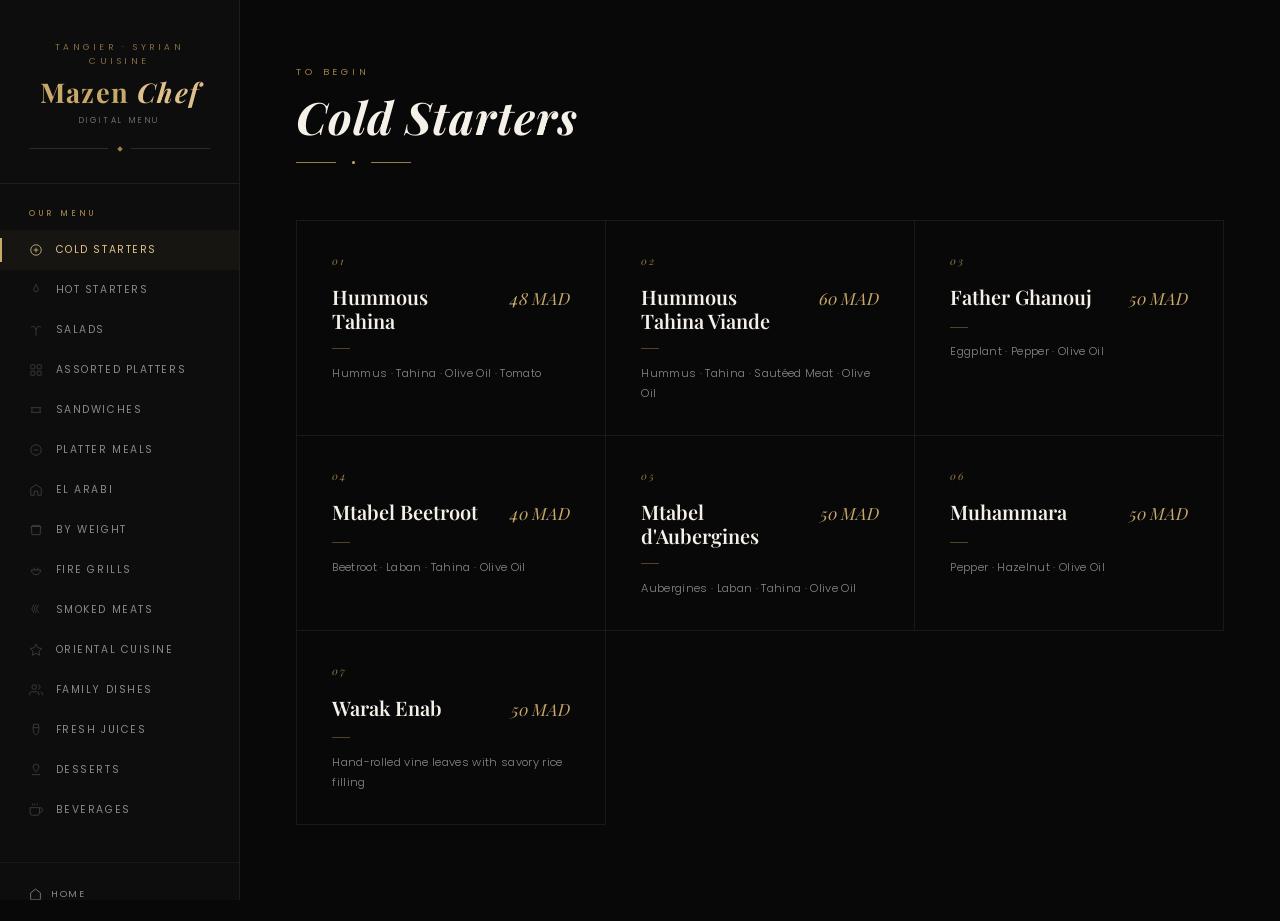
==== menu.html @ d3feb5f6 "Add files via upload" ====
<!DOCTYPE html>
<html lang="en">
<head>
<meta charset="UTF-8">
<meta name="viewport" content="width=device-width, initial-scale=1.0, maximum-scale=1.0, user-scalable=no">
<title>Mazen Chef – Digital Menu</title>
<meta name="theme-color" content="#080808">
<link rel="preconnect" href="https://fonts.googleapis.com">
<link href="https://fonts.googleapis.com/css2?family=Playfair+Display:ital,wght@0,400;0,600;0,700;0,900;1,400;1,700&family=Poppins:wght@300;400;500;600&display=swap" rel="stylesheet">
<style>
*, *::before, *::after { margin:0; padding:0; box-sizing:border-box; -webkit-tap-highlight-color:transparent; }
:root {
  --black:  #080808;
  --black2: #0d0d0d;
  --black3: #131313;
  --black4: #1a1a1a;
  --gold:   #c8a96a;
  --gold2:  #dfc08a;
  --gold3:  #9a7d49;
  --white:  #f5f0e8;
  --cream:  #e8dfc8;
  --gray:   #555;
  --gray2:  #888;
  --serif:  'Playfair Display', Georgia, serif;
  --sans:   'Poppins', sans-serif;
  --sidebar-w: 240px;
  --ease: cubic-bezier(0.4,0,0.2,1);
}

html {
  height: auto;
  overflow-y: scroll;
}
body {
  background: var(--black);
  color: var(--white);
  font-family: var(--sans);
  overflow-x: hidden;
  overflow-y: auto;
  line-height: 1.6;
  -webkit-font-smoothing: antialiased;
  min-height: 100vh;
}

::-webkit-scrollbar { width: 3px; }
::-webkit-scrollbar-track { background: var(--black); }
::-webkit-scrollbar-thumb { background: var(--gold3); border-radius: 10px; }

/* ── LAYOUT ──────────────────────────────────────── */
.layout {
  display: flex;
  min-height: 100vh;
  align-items: flex-start;
}

/* ── SIDEBAR ─────────────────────────────────────── */
.sidebar {
  width: var(--sidebar-w);
  height: 100vh;
  position: fixed;
  top: 0; left: 0;
  background: var(--black2);
  border-right: 0.5px solid rgba(200,169,106,0.1);
  display: flex;
  flex-direction: column;
  z-index: 100;
  overflow-y: auto;
  overflow-x: hidden;
}
.sidebar::-webkit-scrollbar { width: 2px; }
.sidebar::-webkit-scrollbar-thumb { background: var(--gold3); }

/* Brand inside sidebar */
.sidebar-brand {
  padding: 2.5rem 1.8rem 2rem;
  border-bottom: 0.5px solid rgba(200,169,106,0.1);
  text-align: center;
}
.brand-eyebrow {
  font-size: 0.55rem;
  font-weight: 300;
  letter-spacing: 0.4em;
  color: var(--gold3);
  text-transform: uppercase;
  margin-bottom: 0.7rem;
}
.brand-name {
  font-family: var(--serif);
  font-size: 1.7rem;
  font-weight: 700;
  color: var(--gold);
  letter-spacing: 0.05em;
  line-height: 1;
}
.brand-name em { font-style: italic; color: var(--gold2); font-weight: 700; }
.brand-sub {
  display: block;
  font-size: 0.5rem;
  font-weight: 300;
  letter-spacing: 0.35em;
  color: var(--gray2);
  text-transform: uppercase;
  margin-top: 0.5rem;
}
.brand-ornament {
  display: flex;
  align-items: center;
  justify-content: center;
  gap: 0.6rem;
  margin-top: 1.2rem;
}
.b-line { flex: 1; height: 0.5px; background: rgba(200,169,106,0.2); }
.b-diamond { width: 4px; height: 4px; background: var(--gold3); transform: rotate(45deg); flex-shrink: 0; }

/* Nav list */
.nav-label {
  font-size: 0.5rem;
  font-weight: 500;
  letter-spacing: 0.35em;
  color: var(--gold3);
  text-transform: uppercase;
  padding: 1.5rem 1.8rem 0.6rem;
}
.nav-list {
  list-style: none;
  padding: 0 0 2rem;
}
.nav-item { position: relative; }
.nav-btn {
  width: 100%;
  background: none;
  border: none;
  color: var(--gray2);
  font-family: var(--sans);
  font-size: 0.65rem;
  font-weight: 400;
  letter-spacing: 0.15em;
  text-transform: uppercase;
  text-align: left;
  padding: 0.75rem 1.8rem;
  cursor: pointer;
  transition: color 0.25s var(--ease), background 0.25s var(--ease);
  display: flex;
  align-items: center;
  gap: 0.8rem;
  position: relative;
}
.nav-btn::before {
  content: '';
  position: absolute;
  left: 0; top: 20%; bottom: 20%;
  width: 1.5px;
  background: var(--gold);
  opacity: 0;
  transition: opacity 0.25s var(--ease);
}
.nav-btn:hover { color: var(--cream); background: rgba(200,169,106,0.03); }
.nav-btn.active { color: var(--gold2); background: rgba(200,169,106,0.05); }
.nav-btn.active::before { opacity: 1; }

.nav-icon {
  width: 14px; height: 14px;
  opacity: 0.4;
  flex-shrink: 0;
  transition: opacity 0.25s;
}
.nav-btn.active .nav-icon { opacity: 0.9; }

/* ── MAIN CONTENT ────────────────────────────────── */
.main {
  margin-left: var(--sidebar-w);
  flex: 1;
  min-height: 100vh;
  width: calc(100% - var(--sidebar-w));
  overflow: visible;
}

/* ── SECTION ─────────────────────────────────────── */
.menu-section {
  display: none;
  padding: 4rem 3.5rem 6rem;
  animation: fadeUp 0.4s var(--ease) forwards;
  min-height: auto;
  overflow: visible;
}
.menu-section.active {
  display: block;
  min-height: calc(100vh - 8rem);
}

@keyframes fadeUp {
  from { opacity:0; transform:translateY(16px); }
  to   { opacity:1; transform:translateY(0); }
}

.section-header { margin-bottom: 3.5rem; }
.section-eyebrow {
  font-size: 0.6rem;
  font-weight: 400;
  letter-spacing: 0.4em;
  color: var(--gold3);
  text-transform: uppercase;
  margin-bottom: 0.8rem;
}
.section-title {
  font-family: var(--serif);
  font-size: 2.8rem;
  font-weight: 700;
  color: var(--white);
  font-style: italic;
  letter-spacing: 0.02em;
  line-height: 1.1;
}
.section-ornament {
  display: flex;
  align-items: center;
  gap: 1rem;
  margin-top: 1.2rem;
}
.s-line { width: 40px; height: 0.5px; background: var(--gold3); }
.s-dot  { width: 3px; height: 3px; background: var(--gold); border-radius: 50%; }

/* ── GRID ────────────────────────────────────────── */
.menu-grid {
  display: grid;
  grid-template-columns: repeat(auto-fill, minmax(300px,1fr));
  border-top: 0.5px solid rgba(200,169,106,0.1);
  border-left: 0.5px solid rgba(200,169,106,0.1);
}
.item-card {
  padding: 2rem 2.2rem;
  border-right: 0.5px solid rgba(200,169,106,0.1);
  border-bottom: 0.5px solid rgba(200,169,106,0.1);
  transition: background 0.3s var(--ease);
  position: relative;
  overflow: hidden;
}
.item-card:hover { background: var(--black3); }
.item-number { font-family: var(--serif); font-size: 0.65rem; color: var(--gold3); letter-spacing: 0.15em; font-style: italic; margin-bottom: 1rem; }
.item-header { display: flex; justify-content: space-between; align-items: flex-start; gap: 1rem; }
.item-name { font-family: var(--serif); font-size: 1.25rem; font-weight: 600; color: var(--white); line-height: 1.2; flex: 1; }
.item-price { font-family: var(--serif); font-size: 1.05rem; font-weight: 400; color: var(--gold); white-space: nowrap; font-style: italic; }
.item-divider { width: 18px; height: 0.5px; background: var(--gold3); opacity: 0.5; margin: 0.9rem 0; }
.item-desc { font-size: 0.7rem; font-weight: 300; color: var(--gray2); letter-spacing: 0.03em; line-height: 1.8; }

/* ── LIST ────────────────────────────────────────── */
.menu-list { max-width: 620px; }
.list-item {
  display: flex;
  justify-content: space-between;
  align-items: baseline;
  padding: 1.6rem 0;
  border-bottom: 0.5px solid rgba(200,169,106,0.08);
  gap: 2rem;
}
.list-info { flex: 1; }
.list-name { font-family: var(--serif); font-size: 1.15rem; font-weight: 600; color: var(--white); }
.list-desc { display: block; font-size: 0.68rem; font-weight: 300; color: var(--gray2); margin-top: 0.3rem; letter-spacing: 0.03em; }
.list-price { font-family: var(--serif); font-size: 1.05rem; font-weight: 400; color: var(--gold); white-space: nowrap; font-style: italic; }

/* leader dots */
.list-item { position: relative; }
.list-dots {
  flex: 1;
  border-bottom: 1px dotted rgba(200,169,106,0.15);
  margin: 0 0.5rem;
  align-self: baseline;
  position: relative;
  top: -4px;
}

/* ── MOBILE TOGGLE ───────────────────────────────── */
.mob-toggle {
  display: none;
  position: fixed;
  top: 1rem; left: 1rem;
  z-index: 200;
  background: var(--black2);
  border: 0.5px solid rgba(200,169,106,0.25);
  color: var(--gold);
  width: 42px; height: 42px;
  border-radius: 50%;
  align-items: center; justify-content: center;
  cursor: pointer;
}
.mob-overlay {
  display: none;
  position: fixed; inset: 0;
  background: rgba(0,0,0,0.7);
  z-index: 99;
  backdrop-filter: blur(4px);
}

/* ── RESPONSIVE ──────────────────────────────────── */
@media (max-width: 768px) {
  :root { --sidebar-w: 220px; }
  .mob-toggle { display: flex; }
  .sidebar {
    transform: translateX(-100%);
    transition: transform 0.35s var(--ease);
  }
  .sidebar.open { transform: translateX(0); }
  .mob-overlay.open { display: block; }
  .main {
    margin-left: 0;
    width: 100%;
    min-height: 100vh;
  }
  .menu-section { padding: 5rem 1.5rem 5rem; }
  .menu-section.active { min-height: auto; }
  .section-title { font-size: 2rem; }
  .menu-grid { grid-template-columns: 1fr; border-left: none; }
  .item-card { border-left: none; border-right: none; padding: 1.6rem 0; }
  /* Fix list items on small screens */
  .list-item { gap: 0.8rem; padding: 1.2rem 0; }
  .list-dots { min-width: 20px; }
  .menu-list { max-width: 100%; }
}

@media (max-width: 480px) {
  .menu-section { padding: 5rem 1rem 3rem; }
  .section-title { font-size: 1.7rem; }
  .section-eyebrow { font-size: 0.55rem; }
  /* Wrap item header on very small screens */
  .item-header { flex-direction: column; gap: 0.4rem; align-items: flex-start; }
  .item-price { font-size: 0.95rem; }
  .item-name { font-size: 1.1rem; }
  /* List layout: stack name + price vertically if needed */
  .list-item { flex-wrap: wrap; gap: 0.3rem; }
  .list-dots { display: none; }
  .list-name { font-size: 1rem; }
  .list-price { font-size: 0.95rem; margin-left: auto; }
  /* Brand in sidebar */
  .brand-name { font-size: 1.4rem; }
  /* Mob toggle position safe area */
  .mob-toggle { top: 0.8rem; left: 0.8rem; }
}
</style>
</head>
<body>

<!-- Mobile toggle -->
<button class="mob-toggle" id="mobToggle" aria-label="Open menu">
  <svg width="16" height="16" viewBox="0 0 24 24" fill="none" stroke="currentColor" stroke-width="1.5">
    <line x1="3" y1="6" x2="21" y2="6"/><line x1="3" y1="12" x2="21" y2="12"/><line x1="3" y1="18" x2="21" y2="18"/>
  </svg>
</button>
<div class="mob-overlay" id="mobOverlay"></div>

<div class="layout">

<!-- ── SIDEBAR ── -->
<aside class="sidebar" id="sidebar">

  <div class="sidebar-brand">
    <p class="brand-eyebrow">Tangier · Syrian Cuisine</p>
    <div class="brand-name">Mazen <em>Chef</em></div>
    <span class="brand-sub">Digital Menu</span>
    <div class="brand-ornament">
      <div class="b-line"></div>
      <div class="b-diamond"></div>
      <div class="b-line"></div>
    </div>
  </div>

  <p class="nav-label">Our Menu</p>

  <ul class="nav-list">
    <li class="nav-item">
      <button class="nav-btn active" onclick="show('cold-starters',this)">
        <svg class="nav-icon" viewBox="0 0 24 24" fill="none" stroke="currentColor" stroke-width="1.5"><circle cx="12" cy="12" r="9"/><path d="M8 12h8M12 8v8"/></svg>
        Cold Starters
      </button>
    </li>
    <li class="nav-item">
      <button class="nav-btn" onclick="show('hot-starters',this)">
        <svg class="nav-icon" viewBox="0 0 24 24" fill="none" stroke="currentColor" stroke-width="1.5"><path d="M12 2c0 4-4 5-4 9a4 4 0 008 0c0-4-4-5-4-9z"/></svg>
        Hot Starters
      </button>
    </li>
    <li class="nav-item">
      <button class="nav-btn" onclick="show('salads',this)">
        <svg class="nav-icon" viewBox="0 0 24 24" fill="none" stroke="currentColor" stroke-width="1.5"><path d="M12 22V12M12 12C12 7 6 4 3 7M12 12C12 7 18 4 21 7"/></svg>
        Salads
      </button>
    </li>
    <li class="nav-item">
      <button class="nav-btn" onclick="show('assorted',this)">
        <svg class="nav-icon" viewBox="0 0 24 24" fill="none" stroke="currentColor" stroke-width="1.5"><rect x="3" y="3" width="7" height="7" rx="1"/><rect x="14" y="3" width="7" height="7" rx="1"/><rect x="3" y="14" width="7" height="7" rx="1"/><rect x="14" y="14" width="7" height="7" rx="1"/></svg>
        Assorted Platters
      </button>
    </li>
    <li class="nav-item">
      <button class="nav-btn" onclick="show('sandwich',this)">
        <svg class="nav-icon" viewBox="0 0 24 24" fill="none" stroke="currentColor" stroke-width="1.5"><path d="M3 8h18M3 16h18M5 8v8M19 8v8"/></svg>
        Sandwiches
      </button>
    </li>
    <li class="nav-item">
      <button class="nav-btn" onclick="show('meal',this)">
        <svg class="nav-icon" viewBox="0 0 24 24" fill="none" stroke="currentColor" stroke-width="1.5"><circle cx="12" cy="12" r="9"/><path d="M8 12h8"/></svg>
        Platter Meals
      </button>
    </li>
    <li class="nav-item">
      <button class="nav-btn" onclick="show('arabi',this)">
        <svg class="nav-icon" viewBox="0 0 24 24" fill="none" stroke="currentColor" stroke-width="1.5"><path d="M12 3L3 9v12h6v-7h6v7h6V9z"/></svg>
        El Arabi
      </button>
    </li>
    <li class="nav-item">
      <button class="nav-btn" onclick="show('chawarma-kg',this)">
        <svg class="nav-icon" viewBox="0 0 24 24" fill="none" stroke="currentColor" stroke-width="1.5"><path d="M3 6h18M6 6V4h12v2M5 20h14l1-14H4z"/></svg>
        By Weight
      </button>
    </li>
    <li class="nav-item">
      <button class="nav-btn" onclick="show('grills',this)">
        <svg class="nav-icon" viewBox="0 0 24 24" fill="none" stroke="currentColor" stroke-width="1.5"><path d="M4 12h16M4 12a8 8 0 0016 0M9 12V8M15 12V8"/></svg>
        Fire Grills
      </button>
    </li>
    <li class="nav-item">
      <button class="nav-btn" onclick="show('smoked',this)">
        <svg class="nav-icon" viewBox="0 0 24 24" fill="none" stroke="currentColor" stroke-width="1.5"><path d="M8 3c0 3-3 4-3 7s3 4 3 7M12 3c0 3-3 4-3 7s3 4 3 7M16 3c0 3-3 4-3 7s3 4 3 7"/></svg>
        Smoked Meats
      </button>
    </li>
    <li class="nav-item">
      <button class="nav-btn" onclick="show('oriental',this)">
        <svg class="nav-icon" viewBox="0 0 24 24" fill="none" stroke="currentColor" stroke-width="1.5"><polygon points="12 2 15.09 8.26 22 9.27 17 14.14 18.18 21.02 12 17.77 5.82 21.02 7 14.14 2 9.27 8.91 8.26 12 2"/></svg>
        Oriental Cuisine
      </button>
    </li>
    <li class="nav-item">
      <button class="nav-btn" onclick="show('family',this)">
        <svg class="nav-icon" viewBox="0 0 24 24" fill="none" stroke="currentColor" stroke-width="1.5"><path d="M17 21v-2a4 4 0 00-4-4H5a4 4 0 00-4 4v2"/><circle cx="9" cy="7" r="4"/><path d="M23 21v-2a4 4 0 00-3-3.87M16 3.13a4 4 0 010 7.75"/></svg>
        Family Dishes
      </button>
    </li>
    <li class="nav-item">
      <button class="nav-btn" onclick="show('juices',this)">
        <svg class="nav-icon" viewBox="0 0 24 24" fill="none" stroke="currentColor" stroke-width="1.5"><path d="M8 2h8l1 6H7zM7 8c0 8 2 12 5 12s5-4 5-12"/></svg>
        Fresh Juices
      </button>
    </li>
    <li class="nav-item">
      <button class="nav-btn" onclick="show('desserts',this)">
        <svg class="nav-icon" viewBox="0 0 24 24" fill="none" stroke="currentColor" stroke-width="1.5"><path d="M12 2a5 5 0 015 5c0 3-5 8-5 8S7 10 7 7a5 5 0 015-5z"/><path d="M5 20h14"/></svg>
        Desserts
      </button>
    </li>
    <li class="nav-item">
      <button class="nav-btn" onclick="show('beverages',this)">
        <svg class="nav-icon" viewBox="0 0 24 24" fill="none" stroke="currentColor" stroke-width="1.5"><path d="M18 8h1a4 4 0 010 8h-1M2 8h16v9a4 4 0 01-4 4H6a4 4 0 01-4-4V8zM6 1v3M10 1v3M14 1v3"/></svg>
        Beverages
      </button>
    </li>
  </ul>

  <div style="margin-top:auto;padding:1.5rem 1.8rem;border-top:0.5px solid rgba(200,169,106,0.08);">
    <a href="index.html" style="display:flex;align-items:center;gap:0.6rem;color:var(--gray2);font-size:0.58rem;letter-spacing:0.15em;text-transform:uppercase;text-decoration:none;transition:color .25s;">
      <svg width="13" height="13" viewBox="0 0 24 24" fill="none" stroke="currentColor" stroke-width="1.5"><path d="M3 9l9-7 9 7v11a2 2 0 01-2 2H5a2 2 0 01-2-2z"/></svg>
      Home
    </a>
  </div>

</aside>

<!-- ── MAIN ── -->
<main class="main">

  <!-- Cold Starters -->
  <section class="menu-section active" id="cold-starters">
    <div class="section-header">
      <p class="section-eyebrow">To Begin</p>
      <h2 class="section-title">Cold Starters</h2>
      <div class="section-ornament"><div class="s-line"></div><div class="s-dot"></div><div class="s-line"></div></div>
    </div>
    <div class="menu-grid">
      <div class="item-card"><div class="item-number">01</div><div class="item-header"><div class="item-name">Hummous Tahina</div><div class="item-price">48 MAD</div></div><div class="item-divider"></div><p class="item-desc">Hummus · Tahina · Olive Oil · Tomato</p></div>
      <div class="item-card"><div class="item-number">02</div><div class="item-header"><div class="item-name">Hummous Tahina Viande</div><div class="item-price">60 MAD</div></div><div class="item-divider"></div><p class="item-desc">Hummus · Tahina · Sautéed Meat · Olive Oil</p></div>
      <div class="item-card"><div class="item-number">03</div><div class="item-header"><div class="item-name">Father Ghanouj</div><div class="item-price">50 MAD</div></div><div class="item-divider"></div><p class="item-desc">Eggplant · Pepper · Olive Oil</p></div>
      <div class="item-card"><div class="item-number">04</div><div class="item-header"><div class="item-name">Mtabel Beetroot</div><div class="item-price">40 MAD</div></div><div class="item-divider"></div><p class="item-desc">Beetroot · Laban · Tahina · Olive Oil</p></div>
      <div class="item-card"><div class="item-number">05</div><div class="item-header"><div class="item-name">Mtabel d'Aubergines</div><div class="item-price">50 MAD</div></div><div class="item-divider"></div><p class="item-desc">Aubergines · Laban · Tahina · Olive Oil</p></div>
      <div class="item-card"><div class="item-number">06</div><div class="item-header"><div class="item-name">Muhammara</div><div class="item-price">50 MAD</div></div><div class="item-divider"></div><p class="item-desc">Pepper · Hazelnut · Olive Oil</p></div>
      <div class="item-card"><div class="item-number">07</div><div class="item-header"><div class="item-name">Warak Enab</div><div class="item-price">50 MAD</div></div><div class="item-divider"></div><p class="item-desc">Hand-rolled vine leaves with savory rice filling</p></div>
    </div>
  </section>

  <!-- Hot Starters -->
  <section class="menu-section" id="hot-starters">
    <div class="section-header">
      <p class="section-eyebrow">Warm & Golden</p>
      <h2 class="section-title">Hot Starters</h2>
      <div class="section-ornament"><div class="s-line"></div><div class="s-dot"></div><div class="s-line"></div></div>
    </div>
    <div class="menu-grid">
      <div class="item-card"><div class="item-number">01</div><div class="item-header"><div class="item-name">Kebab — 4 Pieces</div><div class="item-price">55 MAD</div></div><div class="item-divider"></div><p class="item-desc">Minced Meat · Hazelnuts</p></div>
      <div class="item-card"><div class="item-number">02</div><div class="item-header"><div class="item-name">Falafel — 5 Pieces</div><div class="item-price">30 MAD</div></div><div class="item-divider"></div><p class="item-desc">Syrian style crispy falafels</p></div>
      <div class="item-card"><div class="item-number">03</div><div class="item-header"><div class="item-name">Falafel Sandwich</div><div class="item-price">25 MAD</div></div><div class="item-divider"></div><p class="item-desc">Falafel · Cucumber · Pickled Cucumber · Tomato</p></div>
      <div class="item-card"><div class="item-number">04</div><div class="item-header"><div class="item-name">Sambousek Cheese</div><div class="item-price">50 MAD</div></div><div class="item-divider"></div><p class="item-desc">4 pieces of golden fried cheese pastry</p></div>
      <div class="item-card"><div class="item-number">05</div><div class="item-header"><div class="item-name">Sambousek Meat</div><div class="item-price">50 MAD</div></div><div class="item-divider"></div><p class="item-desc">4 pieces of golden fried minced meat pastry</p></div>
      <div class="item-card"><div class="item-number">06</div><div class="item-header"><div class="item-name">Cheese Roll — 4 Pieces</div><div class="item-price">50 MAD</div></div><div class="item-divider"></div><p class="item-desc">Crispy rolls with a melting cheese heart</p></div>
    </div>
  </section>

  <!-- Salads -->
  <section class="menu-section" id="salads">
    <div class="section-header">
      <p class="section-eyebrow">Garden Fresh</p>
      <h2 class="section-title">Fresh Salads</h2>
      <div class="section-ornament"><div class="s-line"></div><div class="s-dot"></div><div class="s-line"></div></div>
    </div>
    <div class="menu-grid">
      <div class="item-card"><div class="item-number">01</div><div class="item-header"><div class="item-name">Fattouch</div><div class="item-price">40 MAD</div></div><div class="item-divider"></div><p class="item-desc">Tomatoes · Cucumber · Pepper · Lettuce · Green Cabbage</p></div>
      <div class="item-card"><div class="item-number">02</div><div class="item-header"><div class="item-name">Tabouleh</div><div class="item-price">45 MAD</div></div><div class="item-divider"></div><p class="item-desc">Parsley · Tomatoes · Bulgur</p></div>
      <div class="item-card"><div class="item-number">03</div><div class="item-header"><div class="item-name">Salade Chamia</div><div class="item-price">30 MAD</div></div><div class="item-divider"></div><p class="item-desc">Tomatoes · Cucumber · Pepper · Lettuce · Red Cabbage</p></div>
      <div class="item-card"><div class="item-number">04</div><div class="item-header"><div class="item-name">Salads The Fail</div><div class="item-price">20 MAD</div></div><div class="item-divider"></div><p class="item-desc">Green Cabbage · Mayonnaise Toumia</p></div>
      <div class="item-card"><div class="item-number">05</div><div class="item-header"><div class="item-name">Mixed Vegetable Salad</div><div class="item-price">20 MAD</div></div><div class="item-divider"></div><p class="item-desc">Salad · Lettuce · Tomatoes · Cucumber · Pickles · Beetroot · Toumia</p></div>
    </div>
  </section>

  <!-- Assorted -->
  <section class="menu-section" id="assorted">
    <div class="section-header">
      <p class="section-eyebrow">Sharing & Tasting</p>
      <h2 class="section-title">Assorted Platters</h2>
      <div class="section-ornament"><div class="s-line"></div><div class="s-dot"></div><div class="s-line"></div></div>
    </div>
    <div class="menu-grid">
      <div class="item-card"><div class="item-number">01</div><div class="item-header"><div class="item-name">Plate for 1 Person</div><div class="item-price">95 MAD</div></div><div class="item-divider"></div><p class="item-desc">A perfect mix of Cold & Hot Starters</p></div>
      <div class="item-card"><div class="item-number">02</div><div class="item-header"><div class="item-name">Plate for 2 People</div><div class="item-price">120 MAD</div></div><div class="item-divider"></div><p class="item-desc">Designed for sharing Syrian goodness</p></div>
      <div class="item-card"><div class="item-number">03</div><div class="item-header"><div class="item-name">Plate for 3 People</div><div class="item-price">165 MAD</div></div><div class="item-divider"></div><p class="item-desc">Generous assortment for the group</p></div>
    </div>
  </section>

  <!-- Sandwiches -->
  <section class="menu-section" id="sandwich">
    <div class="section-header">
      <p class="section-eyebrow">Street Heritage</p>
      <h2 class="section-title">Sandwiches</h2>
      <div class="section-ornament"><div class="s-line"></div><div class="s-dot"></div><div class="s-line"></div></div>
    </div>
    <div class="menu-list">
      <div class="list-item"><div class="list-info"><div class="list-name">Chicken Shawarma</div><span class="list-desc">Pickled Cucumber · Mayonnaise Toumia</span></div><div class="list-dots"></div><div class="list-price">33 MAD</div></div>
      <div class="list-item"><div class="list-info"><div class="list-name">Chawarma Meat</div><span class="list-desc">Parsley · Onion · Tomato · Tahini · Marinated Cucumber</span></div><div class="list-dots"></div><div class="list-price">39 MAD</div></div>
      <div class="list-item"><div class="list-info"><div class="list-name">Chawarma Mix</div></div><div class="list-dots"></div><div class="list-price">36 MAD</div></div>
      <div class="list-item"><div class="list-info"><div class="list-name">Super Chicken Shawarma</div><span class="list-desc">Larger portion · Pickled Cucumber · Toumia</span></div><div class="list-dots"></div><div class="list-price">36 MAD</div></div>
      <div class="list-item"><div class="list-info"><div class="list-name">Chawarma Meat Super</div><span class="list-desc">Parsley · Onion · Tomato · Tahini · Marinated Cucumber</span></div><div class="list-dots"></div><div class="list-price">42 MAD</div></div>
      <div class="list-item"><div class="list-info"><div class="list-name">Chawarma Mix Super</div></div><div class="list-dots"></div><div class="list-price">40 MAD</div></div>
      <div class="list-item"><div class="list-info"><div class="list-name">Chicken Kabab</div><span class="list-desc">Pickled Cucumber · Mayonnaise Toumia</span></div><div class="list-dots"></div><div class="list-price">55 MAD</div></div>
      <div class="list-item"><div class="list-info"><div class="list-name">Kabab Meat</div><span class="list-desc">Onion · Parsley · Hummus · Pomegranate Juice</span></div><div class="list-dots"></div><div class="list-price">70 MAD</div></div>
      <div class="list-item"><div class="list-info"><div class="list-name">Chich Taouk</div><span class="list-desc">Hummus · Mayonnaise Toumia</span></div><div class="list-dots"></div><div class="list-price">65 MAD</div></div>
    </div>
  </section>

  <!-- Meals -->
  <section class="menu-section" id="meal">
    <div class="section-header">
      <p class="section-eyebrow">Main Course</p>
      <h2 class="section-title">Platter Meals</h2>
      <div class="section-ornament"><div class="s-line"></div><div class="s-dot"></div><div class="s-line"></div></div>
    </div>
    <div class="menu-grid">
      <div class="item-card"><div class="item-number">01</div><div class="item-header"><div class="item-name">Chicken Shawarma Dish</div><div class="item-price">85 MAD</div></div><div class="item-divider"></div><p class="item-desc">Fries · Fresh & Pickled Vegetables · Mayonnaise</p></div>
      <div class="item-card"><div class="item-number">02</div><div class="item-header"><div class="item-name">Plat Chawarma Meat</div><div class="item-price">95 MAD</div></div><div class="item-divider"></div><p class="item-desc">Fries · Fresh & Pickled Vegetables · Mayonnaise</p></div>
      <div class="item-card"><div class="item-number">03</div><div class="item-header"><div class="item-name">Chawarma Mix Plate</div><div class="item-price">90 MAD</div></div><div class="item-divider"></div><p class="item-desc">Fries · Fresh & Pickled Vegetables · Mayonnaise</p></div>
    </div>
  </section>

  <!-- El Arabi -->
  <section class="menu-section" id="arabi">
    <div class="section-header">
      <p class="section-eyebrow">Authentic Flavours</p>
      <h2 class="section-title">El Arabi Experience</h2>
      <div class="section-ornament"><div class="s-line"></div><div class="s-dot"></div><div class="s-line"></div></div>
    </div>
    <div class="menu-grid">
      <div class="item-card"><div class="item-number">01</div><div class="item-header"><div class="item-name">Arabic Chicken Shawarma</div><div class="item-price">60 MAD</div></div><div class="item-divider"></div><p class="item-desc">Fries · Full Salad Selection · Mayonnaise</p></div>
      <div class="item-card"><div class="item-number">02</div><div class="item-header"><div class="item-name">Journal of Arabic Food</div><div class="item-price">70 MAD</div></div><div class="item-divider"></div><p class="item-desc">A diverse tasting of Arabic street food delights</p></div>
      <div class="item-card"><div class="item-number">03</div><div class="item-header"><div class="item-name">Mixed Arabic Chawarma</div><div class="item-price">65 MAD</div></div><div class="item-divider"></div><p class="item-desc">Selection of meats with fries and sides</p></div>
    </div>
  </section>

  <!-- By Weight -->
  <section class="menu-section" id="chawarma-kg">
    <div class="section-header">
      <p class="section-eyebrow">Premium Selection</p>
      <h2 class="section-title">Chawarma by Weight</h2>
      <div class="section-ornament"><div class="s-line"></div><div class="s-dot"></div><div class="s-line"></div></div>
    </div>
    <div class="menu-list">
      <div class="list-item"><div class="list-info"><div class="list-name">½ Kg Chawarma Chicken</div><span class="list-desc">With Sides</span></div><div class="list-dots"></div><div class="list-price">160 MAD</div></div>
      <div class="list-item"><div class="list-info"><div class="list-name">½ Kg Chawarma Meat</div><span class="list-desc">With Sides</span></div><div class="list-dots"></div><div class="list-price">195 MAD</div></div>
      <div class="list-item"><div class="list-info"><div class="list-name">½ Kg Chawarma Mix</div><span class="list-desc">With Sides</span></div><div class="list-dots"></div><div class="list-price">180 MAD</div></div>
      <div class="list-item"><div class="list-info"><div class="list-name">1 Kg Chawarma Chicken</div><span class="list-desc">With Sides</span></div><div class="list-dots"></div><div class="list-price">310 MAD</div></div>
      <div class="list-item"><div class="list-info"><div class="list-name">1 Kg Chawarma Meat</div><span class="list-desc">With Sides</span></div><div class="list-dots"></div><div class="list-price">385 MAD</div></div>
      <div class="list-item"><div class="list-info"><div class="list-name">1 Kg Chawarma Mix</div><span class="list-desc">With Sides</span></div><div class="list-dots"></div><div class="list-price">350 MAD</div></div>
    </div>
  </section>

  <!-- Grills -->
  <section class="menu-section" id="grills">
    <div class="section-header">
      <p class="section-eyebrow">Fire & Smoke</p>
      <h2 class="section-title">Fire Grills</h2>
      <div class="section-ornament"><div class="s-line"></div><div class="s-dot"></div><div class="s-line"></div></div>
    </div>
    <div class="menu-grid">
      <div class="item-card"><div class="item-number">01</div><div class="item-header"><div class="item-name">Chicken Skewers</div><div class="item-price">110 MAD</div></div><div class="item-divider"></div><p class="item-desc">3 skewers · Mindi Rice</p></div>
      <div class="item-card"><div class="item-number">02</div><div class="item-header"><div class="item-name">Chiche Taouk</div><div class="item-price">120 MAD</div></div><div class="item-divider"></div><p class="item-desc">3 skewers · Mindi Rice</p></div>
      <div class="item-card"><div class="item-number">03</div><div class="item-header"><div class="item-name">Chicken Wings</div><div class="item-price">95 MAD</div></div><div class="item-divider"></div><p class="item-desc">Golden grilled wings · Mindi Rice</p></div>
      <div class="item-card"><div class="item-number">04</div><div class="item-header"><div class="item-name">Minced Meat</div><div class="item-price">130 MAD</div></div><div class="item-divider"></div><p class="item-desc">3 skewers · Mindi Rice · Salads</p></div>
      <div class="item-card"><div class="item-number">05</div><div class="item-header"><div class="item-name">Meat Skewers</div><div class="item-price">145 MAD</div></div><div class="item-divider"></div><p class="item-desc">3 skewers · Mindi Rice · Salads</p></div>
      <div class="item-card"><div class="item-number">06</div><div class="item-header"><div class="item-name">Medium Mixed Platter</div><div class="item-price">350 MAD</div></div><div class="item-divider"></div><p class="item-desc">10 skewers · Mindi Rice · Salads</p></div>
    </div>
  </section>

  <!-- Smoked -->
  <section class="menu-section" id="smoked">
    <div class="section-header">
      <p class="section-eyebrow">Slow & Low</p>
      <h2 class="section-title">Premium Smoked Meats</h2>
      <div class="section-ornament"><div class="s-line"></div><div class="s-dot"></div><div class="s-line"></div></div>
    </div>
    <div class="menu-grid">
      <div class="item-card"><div class="item-number">01</div><div class="item-header"><div class="item-name">Tomahawk / Beef Ribs 1kg</div><div class="item-price">650 MAD</div></div><div class="item-divider"></div><p class="item-desc">Potatoes · Mendi Rice · Mushrooms · Cherry Tomatoes · Corn · Pineapple · 3 Sauces</p></div>
      <div class="item-card"><div class="item-number">02</div><div class="item-header"><div class="item-name">Smoked Beef Leg 1kg</div><div class="item-price">650 MAD</div></div><div class="item-divider"></div><p class="item-desc">Potatoes · Mendi Rice · Mushrooms · Cherry Tomatoes · Corn · Pineapple · 3 Sauces</p></div>
      <div class="item-card"><div class="item-number">03</div><div class="item-header"><div class="item-name">Roast Beef 1kg</div><div class="item-price">650 MAD</div></div><div class="item-divider"></div><p class="item-desc">Classic slow-roasted beef with signature sides</p></div>
      <div class="item-card"><div class="item-number">04</div><div class="item-header"><div class="item-name">Lamb Shoulder 1kg</div><div class="item-price">620 MAD</div></div><div class="item-divider"></div><p class="item-desc">Slow-smoked tender shoulder · Premium sides</p></div>
      <div class="item-card"><div class="item-number">05</div><div class="item-header"><div class="item-name">Lamb Neck 1kg</div><div class="item-price">620 MAD</div></div><div class="item-divider"></div><p class="item-desc">Succulent smoked neck · Premium sides</p></div>
      <div class="item-card"><div class="item-number">06</div><div class="item-header"><div class="item-name">Lamb Leg 1kg</div><div class="item-price">620 MAD</div></div><div class="item-divider"></div><p class="item-desc">Slow-cooked leg · Premium sides</p></div>
      <div class="item-card"><div class="item-number">07</div><div class="item-header"><div class="item-name">Lamb Rack 1kg</div><div class="item-price">620 MAD</div></div><div class="item-divider"></div><p class="item-desc">Smoked lamb rack · Premium sides</p></div>
    </div>
  </section>

  <!-- Oriental -->
  <section class="menu-section" id="oriental">
    <div class="section-header">
      <p class="section-eyebrow">From the East</p>
      <h2 class="section-title">Oriental Cuisine</h2>
      <div class="section-ornament"><div class="s-line"></div><div class="s-dot"></div><div class="s-line"></div></div>
    </div>
    <div class="menu-grid">
      <div class="item-card"><div class="item-number">01</div><div class="item-header"><div class="item-name">Kabseh Chicken</div><div class="item-price">115 MAD</div></div><div class="item-divider"></div><p class="item-desc">Mindi Rice · Basmati Rice · Fresh Salads · Kabseh Sauce</p></div>
      <div class="item-card"><div class="item-number">02</div><div class="item-header"><div class="item-name">Kabseh Meat</div><div class="item-price">135 MAD</div></div><div class="item-divider"></div><p class="item-desc">Mindi Rice · Basmati Rice · Fresh Salads · Kabseh Sauce</p></div>
      <div class="item-card"><div class="item-number">03</div><div class="item-header"><div class="item-name">Frikeh Chicken</div><div class="item-price">135 MAD</div></div><div class="item-divider"></div><p class="item-desc">Syrian specialty · Laban Cucumber Salad</p></div>
      <div class="item-card"><div class="item-number">04</div><div class="item-header"><div class="item-name">Frikeh Meat</div><div class="item-price">155 MAD</div></div><div class="item-divider"></div><p class="item-desc">Syrian specialty · Laban Cucumber Salad</p></div>
      <div class="item-card"><div class="item-number">05</div><div class="item-header"><div class="item-name">Red Lentil Soup</div><div class="item-price">25 MAD</div></div></div>
    </div>
  </section>

  <!-- Family -->
  <section class="menu-section" id="family">
    <div class="section-header">
      <p class="section-eyebrow">Celebrate Together</p>
      <h2 class="section-title">Family Dishes</h2>
      <div class="section-ornament"><div class="s-line"></div><div class="s-dot"></div><div class="s-line"></div></div>
    </div>
    <div class="menu-list">
      <div class="list-item"><div class="list-info"><div class="list-name">Dish for 2 People</div></div><div class="list-dots"></div><div class="list-price">500 MAD</div></div>
      <div class="list-item"><div class="list-info"><div class="list-name">Dish for 4 People</div></div><div class="list-dots"></div><div class="list-price">950 MAD</div></div>
      <div class="list-item"><div class="list-info"><div class="list-name">Dish for 6 People</div></div><div class="list-dots"></div><div class="list-price">1 350 MAD</div></div>
      <div class="list-item"><div class="list-info"><div class="list-name">Dish for 8 People</div></div><div class="list-dots"></div><div class="list-price">1 750 MAD</div></div>
      <div class="list-item"><div class="list-info"><div class="list-name">Dish for 10 People</div></div><div class="list-dots"></div><div class="list-price">2 250 MAD</div></div>
    </div>
  </section>

  <!-- Juices -->
  <section class="menu-section" id="juices">
    <div class="section-header">
      <p class="section-eyebrow">Pressed Fresh Daily</p>
      <h2 class="section-title">Fresh Juices</h2>
      <div class="section-ornament"><div class="s-line"></div><div class="s-dot"></div><div class="s-line"></div></div>
    </div>
    <div class="menu-list">
      <div class="list-item"><div class="list-info"><div class="list-name">Avocado Juice</div></div><div class="list-dots"></div><div class="list-price">40 MAD</div></div>
      <div class="list-item"><div class="list-info"><div class="list-name">Milk Panache</div></div><div class="list-dots"></div><div class="list-price">40 MAD</div></div>
      <div class="list-item"><div class="list-info"><div class="list-name">Pineapple Juice</div></div><div class="list-dots"></div><div class="list-price">40 MAD</div></div>
      <div class="list-item"><div class="list-info"><div class="list-name">Lemon Ginger Juice</div></div><div class="list-dots"></div><div class="list-price">40 MAD</div></div>
      <div class="list-item"><div class="list-info"><div class="list-name">Strawberry Juice</div></div><div class="list-dots"></div><div class="list-price">35 MAD</div></div>
      <div class="list-item"><div class="list-info"><div class="list-name">Lemon & Mint Juice</div></div><div class="list-dots"></div><div class="list-price">35 MAD</div></div>
      <div class="list-item"><div class="list-info"><div class="list-name">Apple · Banana · Orange</div></div><div class="list-dots"></div><div class="list-price">30 MAD</div></div>
      <div class="list-item"><div class="list-info"><div class="list-name">Laban Ayran</div></div><div class="list-dots"></div><div class="list-price">25 MAD</div></div>
      <div class="list-item"><div class="list-info"><div class="list-name">Karkadé Juice</div></div><div class="list-dots"></div><div class="list-price">25 MAD</div></div>
    </div>
  </section>

  <!-- Desserts -->
  <section class="menu-section" id="desserts">
    <div class="section-header">
      <p class="section-eyebrow">Sweet Endings</p>
      <h2 class="section-title">Syrian Desserts</h2>
      <div class="section-ornament"><div class="s-line"></div><div class="s-dot"></div><div class="s-line"></div></div>
    </div>
    <div class="menu-grid">
      <div class="item-card"><div class="item-number">01</div><div class="item-header"><div class="item-name">Kunafa Mloukia — Large</div><div class="item-price">95 MAD</div></div><div class="item-divider"></div><p class="item-desc">With Ice Cream & Dried Fruit</p></div>
      <div class="item-card"><div class="item-number">02</div><div class="item-header"><div class="item-name">Kunafa Mloukia — Medium</div><div class="item-price">85 MAD</div></div><div class="item-divider"></div><p class="item-desc">With Ice Cream & Dried Fruit</p></div>
      <div class="item-card"><div class="item-number">03</div><div class="item-header"><div class="item-name">Kunafa Set — Large</div><div class="item-price">80 MAD</div></div><div class="item-divider"></div><p class="item-desc">With Ice Cream</p></div>
      <div class="item-card"><div class="item-number">04</div><div class="item-header"><div class="item-name">Kunafa Set — Medium</div><div class="item-price">70 MAD</div></div><div class="item-divider"></div><p class="item-desc">With Ice Cream</p></div>
      <div class="item-card"><div class="item-number">05</div><div class="item-header"><div class="item-name">Kunafa Al Cham — Large</div><div class="item-price">65 MAD</div></div></div>
      <div class="item-card"><div class="item-number">06</div><div class="item-header"><div class="item-name">Kunafa Al Cham — Medium</div><div class="item-price">55 MAD</div></div></div>
      <div class="item-card"><div class="item-number">07</div><div class="item-header"><div class="item-name">The Graves</div><div class="item-price">25 MAD</div></div><div class="item-divider"></div><p class="item-desc">With Dried Fruit Assortment</p></div>
    </div>
  </section>

  <!-- Beverages -->
  <section class="menu-section" id="beverages">
    <div class="section-header">
      <p class="section-eyebrow">To Accompany</p>
      <h2 class="section-title">Beverages</h2>
      <div class="section-ornament"><div class="s-line"></div><div class="s-dot"></div><div class="s-line"></div></div>
    </div>
    <div class="menu-list">
      <div class="list-item"><div class="list-info"><div class="list-name">Chamia Coffee</div></div><div class="list-dots"></div><div class="list-price">35 MAD</div></div>
      <div class="list-item"><div class="list-info"><div class="list-name">Oulmès 1L</div></div><div class="list-dots"></div><div class="list-price">28 MAD</div></div>
      <div class="list-item"><div class="list-info"><div class="list-name">Sidi Ali 1L</div></div><div class="list-dots"></div><div class="list-price">25 MAD</div></div>
      <div class="list-item"><div class="list-info"><div class="list-name">Carbonated Drinks · Orangina</div></div><div class="list-dots"></div><div class="list-price">18 MAD</div></div>
      <div class="list-item"><div class="list-info"><div class="list-name">Oulmès 50cl</div></div><div class="list-dots"></div><div class="list-price">18 MAD</div></div>
      <div class="list-item"><div class="list-info"><div class="list-name">Sidi Ali 50cl · Syrian Tea</div></div><div class="list-dots"></div><div class="list-price">15 MAD</div></div>
    </div>
  </section>

</main>
</div>

<script>
function show(id, btn) {
  document.querySelectorAll('.nav-btn').forEach(b => b.classList.remove('active'));
  btn.classList.add('active');
  document.querySelectorAll('.menu-section').forEach(s => s.classList.remove('active'));
  document.getElementById(id).classList.add('active');
  // close sidebar on mobile
  document.getElementById('sidebar').classList.remove('open');
  document.getElementById('mobOverlay').classList.remove('open');
  window.scrollTo({ top: 0, behavior: 'smooth' });
}

document.getElementById('mobToggle').addEventListener('click', function() {
  document.getElementById('sidebar').classList.toggle('open');
  document.getElementById('mobOverlay').classList.toggle('open');
});
document.getElementById('mobOverlay').addEventListener('click', function() {
  document.getElementById('sidebar').classList.remove('open');
  document.getElementById('mobOverlay').classList.remove('open');
});
</script>
</body>
</html>
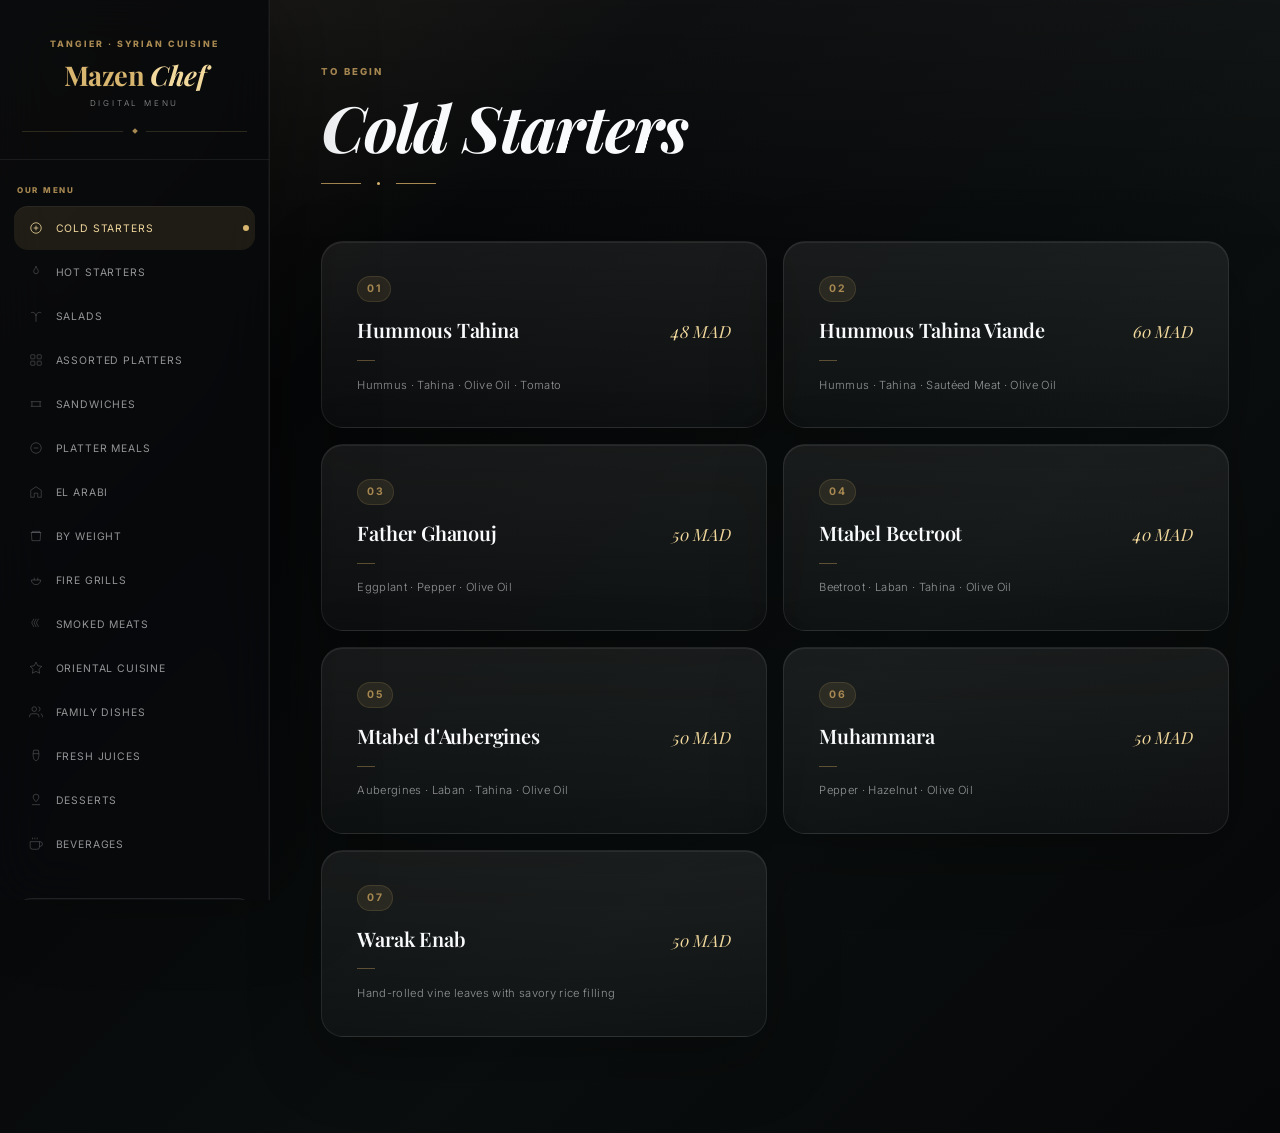
==== commit f6bfadae: "Update Mazen site assets and hero" ====
--- a/menu.html
+++ b/menu.html
@@ -6,336 +6,9 @@
 <title>Mazen Chef – Digital Menu</title>
 <meta name="theme-color" content="#080808">
 <link rel="preconnect" href="https://fonts.googleapis.com">
-<link href="https://fonts.googleapis.com/css2?family=Playfair+Display:ital,wght@0,400;0,600;0,700;0,900;1,400;1,700&family=Poppins:wght@300;400;500;600&display=swap" rel="stylesheet">
-<style>
-*, *::before, *::after { margin:0; padding:0; box-sizing:border-box; -webkit-tap-highlight-color:transparent; }
-:root {
-  --black:  #080808;
-  --black2: #0d0d0d;
-  --black3: #131313;
-  --black4: #1a1a1a;
-  --gold:   #c8a96a;
-  --gold2:  #dfc08a;
-  --gold3:  #9a7d49;
-  --white:  #f5f0e8;
-  --cream:  #e8dfc8;
-  --gray:   #555;
-  --gray2:  #888;
-  --serif:  'Playfair Display', Georgia, serif;
-  --sans:   'Poppins', sans-serif;
-  --sidebar-w: 240px;
-  --ease: cubic-bezier(0.4,0,0.2,1);
-}
-
-html {
-  height: auto;
-  overflow-y: scroll;
-}
-body {
-  background: var(--black);
-  color: var(--white);
-  font-family: var(--sans);
-  overflow-x: hidden;
-  overflow-y: auto;
-  line-height: 1.6;
-  -webkit-font-smoothing: antialiased;
-  min-height: 100vh;
-}
-
-::-webkit-scrollbar { width: 3px; }
-::-webkit-scrollbar-track { background: var(--black); }
-::-webkit-scrollbar-thumb { background: var(--gold3); border-radius: 10px; }
-
-/* ── LAYOUT ──────────────────────────────────────── */
-.layout {
-  display: flex;
-  min-height: 100vh;
-  align-items: flex-start;
-}
-
-/* ── SIDEBAR ─────────────────────────────────────── */
-.sidebar {
-  width: var(--sidebar-w);
-  height: 100vh;
-  position: fixed;
-  top: 0; left: 0;
-  background: var(--black2);
-  border-right: 0.5px solid rgba(200,169,106,0.1);
-  display: flex;
-  flex-direction: column;
-  z-index: 100;
-  overflow-y: auto;
-  overflow-x: hidden;
-}
-.sidebar::-webkit-scrollbar { width: 2px; }
-.sidebar::-webkit-scrollbar-thumb { background: var(--gold3); }
-
-/* Brand inside sidebar */
-.sidebar-brand {
-  padding: 2.5rem 1.8rem 2rem;
-  border-bottom: 0.5px solid rgba(200,169,106,0.1);
-  text-align: center;
-}
-.brand-eyebrow {
-  font-size: 0.55rem;
-  font-weight: 300;
-  letter-spacing: 0.4em;
-  color: var(--gold3);
-  text-transform: uppercase;
-  margin-bottom: 0.7rem;
-}
-.brand-name {
-  font-family: var(--serif);
-  font-size: 1.7rem;
-  font-weight: 700;
-  color: var(--gold);
-  letter-spacing: 0.05em;
-  line-height: 1;
-}
-.brand-name em { font-style: italic; color: var(--gold2); font-weight: 700; }
-.brand-sub {
-  display: block;
-  font-size: 0.5rem;
-  font-weight: 300;
-  letter-spacing: 0.35em;
-  color: var(--gray2);
-  text-transform: uppercase;
-  margin-top: 0.5rem;
-}
-.brand-ornament {
-  display: flex;
-  align-items: center;
-  justify-content: center;
-  gap: 0.6rem;
-  margin-top: 1.2rem;
-}
-.b-line { flex: 1; height: 0.5px; background: rgba(200,169,106,0.2); }
-.b-diamond { width: 4px; height: 4px; background: var(--gold3); transform: rotate(45deg); flex-shrink: 0; }
-
-/* Nav list */
-.nav-label {
-  font-size: 0.5rem;
-  font-weight: 500;
-  letter-spacing: 0.35em;
-  color: var(--gold3);
-  text-transform: uppercase;
-  padding: 1.5rem 1.8rem 0.6rem;
-}
-.nav-list {
-  list-style: none;
-  padding: 0 0 2rem;
-}
-.nav-item { position: relative; }
-.nav-btn {
-  width: 100%;
-  background: none;
-  border: none;
-  color: var(--gray2);
-  font-family: var(--sans);
-  font-size: 0.65rem;
-  font-weight: 400;
-  letter-spacing: 0.15em;
-  text-transform: uppercase;
-  text-align: left;
-  padding: 0.75rem 1.8rem;
-  cursor: pointer;
-  transition: color 0.25s var(--ease), background 0.25s var(--ease);
-  display: flex;
-  align-items: center;
-  gap: 0.8rem;
-  position: relative;
-}
-.nav-btn::before {
-  content: '';
-  position: absolute;
-  left: 0; top: 20%; bottom: 20%;
-  width: 1.5px;
-  background: var(--gold);
-  opacity: 0;
-  transition: opacity 0.25s var(--ease);
-}
-.nav-btn:hover { color: var(--cream); background: rgba(200,169,106,0.03); }
-.nav-btn.active { color: var(--gold2); background: rgba(200,169,106,0.05); }
-.nav-btn.active::before { opacity: 1; }
-
-.nav-icon {
-  width: 14px; height: 14px;
-  opacity: 0.4;
-  flex-shrink: 0;
-  transition: opacity 0.25s;
-}
-.nav-btn.active .nav-icon { opacity: 0.9; }
-
-/* ── MAIN CONTENT ────────────────────────────────── */
-.main {
-  margin-left: var(--sidebar-w);
-  flex: 1;
-  min-height: 100vh;
-  width: calc(100% - var(--sidebar-w));
-  overflow: visible;
-}
-
-/* ── SECTION ─────────────────────────────────────── */
-.menu-section {
-  display: none;
-  padding: 4rem 3.5rem 6rem;
-  animation: fadeUp 0.4s var(--ease) forwards;
-  min-height: auto;
-  overflow: visible;
-}
-.menu-section.active {
-  display: block;
-  min-height: calc(100vh - 8rem);
-}
-
-@keyframes fadeUp {
-  from { opacity:0; transform:translateY(16px); }
-  to   { opacity:1; transform:translateY(0); }
-}
-
-.section-header { margin-bottom: 3.5rem; }
-.section-eyebrow {
-  font-size: 0.6rem;
-  font-weight: 400;
-  letter-spacing: 0.4em;
-  color: var(--gold3);
-  text-transform: uppercase;
-  margin-bottom: 0.8rem;
-}
-.section-title {
-  font-family: var(--serif);
-  font-size: 2.8rem;
-  font-weight: 700;
-  color: var(--white);
-  font-style: italic;
-  letter-spacing: 0.02em;
-  line-height: 1.1;
-}
-.section-ornament {
-  display: flex;
-  align-items: center;
-  gap: 1rem;
-  margin-top: 1.2rem;
-}
-.s-line { width: 40px; height: 0.5px; background: var(--gold3); }
-.s-dot  { width: 3px; height: 3px; background: var(--gold); border-radius: 50%; }
-
-/* ── GRID ────────────────────────────────────────── */
-.menu-grid {
-  display: grid;
-  grid-template-columns: repeat(auto-fill, minmax(300px,1fr));
-  border-top: 0.5px solid rgba(200,169,106,0.1);
-  border-left: 0.5px solid rgba(200,169,106,0.1);
-}
-.item-card {
-  padding: 2rem 2.2rem;
-  border-right: 0.5px solid rgba(200,169,106,0.1);
-  border-bottom: 0.5px solid rgba(200,169,106,0.1);
-  transition: background 0.3s var(--ease);
-  position: relative;
-  overflow: hidden;
-}
-.item-card:hover { background: var(--black3); }
-.item-number { font-family: var(--serif); font-size: 0.65rem; color: var(--gold3); letter-spacing: 0.15em; font-style: italic; margin-bottom: 1rem; }
-.item-header { display: flex; justify-content: space-between; align-items: flex-start; gap: 1rem; }
-.item-name { font-family: var(--serif); font-size: 1.25rem; font-weight: 600; color: var(--white); line-height: 1.2; flex: 1; }
-.item-price { font-family: var(--serif); font-size: 1.05rem; font-weight: 400; color: var(--gold); white-space: nowrap; font-style: italic; }
-.item-divider { width: 18px; height: 0.5px; background: var(--gold3); opacity: 0.5; margin: 0.9rem 0; }
-.item-desc { font-size: 0.7rem; font-weight: 300; color: var(--gray2); letter-spacing: 0.03em; line-height: 1.8; }
-
-/* ── LIST ────────────────────────────────────────── */
-.menu-list { max-width: 620px; }
-.list-item {
-  display: flex;
-  justify-content: space-between;
-  align-items: baseline;
-  padding: 1.6rem 0;
-  border-bottom: 0.5px solid rgba(200,169,106,0.08);
-  gap: 2rem;
-}
-.list-info { flex: 1; }
-.list-name { font-family: var(--serif); font-size: 1.15rem; font-weight: 600; color: var(--white); }
-.list-desc { display: block; font-size: 0.68rem; font-weight: 300; color: var(--gray2); margin-top: 0.3rem; letter-spacing: 0.03em; }
-.list-price { font-family: var(--serif); font-size: 1.05rem; font-weight: 400; color: var(--gold); white-space: nowrap; font-style: italic; }
-
-/* leader dots */
-.list-item { position: relative; }
-.list-dots {
-  flex: 1;
-  border-bottom: 1px dotted rgba(200,169,106,0.15);
-  margin: 0 0.5rem;
-  align-self: baseline;
-  position: relative;
-  top: -4px;
-}
-
-/* ── MOBILE TOGGLE ───────────────────────────────── */
-.mob-toggle {
-  display: none;
-  position: fixed;
-  top: 1rem; left: 1rem;
-  z-index: 200;
-  background: var(--black2);
-  border: 0.5px solid rgba(200,169,106,0.25);
-  color: var(--gold);
-  width: 42px; height: 42px;
-  border-radius: 50%;
-  align-items: center; justify-content: center;
-  cursor: pointer;
-}
-.mob-overlay {
-  display: none;
-  position: fixed; inset: 0;
-  background: rgba(0,0,0,0.7);
-  z-index: 99;
-  backdrop-filter: blur(4px);
-}
-
-/* ── RESPONSIVE ──────────────────────────────────── */
-@media (max-width: 768px) {
-  :root { --sidebar-w: 220px; }
-  .mob-toggle { display: flex; }
-  .sidebar {
-    transform: translateX(-100%);
-    transition: transform 0.35s var(--ease);
-  }
-  .sidebar.open { transform: translateX(0); }
-  .mob-overlay.open { display: block; }
-  .main {
-    margin-left: 0;
-    width: 100%;
-    min-height: 100vh;
-  }
-  .menu-section { padding: 5rem 1.5rem 5rem; }
-  .menu-section.active { min-height: auto; }
-  .section-title { font-size: 2rem; }
-  .menu-grid { grid-template-columns: 1fr; border-left: none; }
-  .item-card { border-left: none; border-right: none; padding: 1.6rem 0; }
-  /* Fix list items on small screens */
-  .list-item { gap: 0.8rem; padding: 1.2rem 0; }
-  .list-dots { min-width: 20px; }
-  .menu-list { max-width: 100%; }
-}
-
-@media (max-width: 480px) {
-  .menu-section { padding: 5rem 1rem 3rem; }
-  .section-title { font-size: 1.7rem; }
-  .section-eyebrow { font-size: 0.55rem; }
-  /* Wrap item header on very small screens */
-  .item-header { flex-direction: column; gap: 0.4rem; align-items: flex-start; }
-  .item-price { font-size: 0.95rem; }
-  .item-name { font-size: 1.1rem; }
-  /* List layout: stack name + price vertically if needed */
-  .list-item { flex-wrap: wrap; gap: 0.3rem; }
-  .list-dots { display: none; }
-  .list-name { font-size: 1rem; }
-  .list-price { font-size: 0.95rem; margin-left: auto; }
-  /* Brand in sidebar */
-  .brand-name { font-size: 1.4rem; }
-  /* Mob toggle position safe area */
-  .mob-toggle { top: 0.8rem; left: 0.8rem; }
-}
-</style>
+<link href="https://fonts.googleapis.com/css2?family=Inter:wght@400;500;600;700;800&family=Playfair+Display:ital,wght@0,400;0,600;0,700;0,900;1,400;1,700&display=swap" rel="stylesheet">
+
+<link rel="stylesheet" href="assets/css/menu.css?v=3">
 </head>
 <body>
 
@@ -367,99 +40,99 @@
 
   <ul class="nav-list">
     <li class="nav-item">
-      <button class="nav-btn active" onclick="show('cold-starters',this)">
+      <button class="nav-btn active" data-section-target="cold-starters">
         <svg class="nav-icon" viewBox="0 0 24 24" fill="none" stroke="currentColor" stroke-width="1.5"><circle cx="12" cy="12" r="9"/><path d="M8 12h8M12 8v8"/></svg>
         Cold Starters
       </button>
     </li>
     <li class="nav-item">
-      <button class="nav-btn" onclick="show('hot-starters',this)">
+      <button class="nav-btn" data-section-target="hot-starters">
         <svg class="nav-icon" viewBox="0 0 24 24" fill="none" stroke="currentColor" stroke-width="1.5"><path d="M12 2c0 4-4 5-4 9a4 4 0 008 0c0-4-4-5-4-9z"/></svg>
         Hot Starters
       </button>
     </li>
     <li class="nav-item">
-      <button class="nav-btn" onclick="show('salads',this)">
+      <button class="nav-btn" data-section-target="salads">
         <svg class="nav-icon" viewBox="0 0 24 24" fill="none" stroke="currentColor" stroke-width="1.5"><path d="M12 22V12M12 12C12 7 6 4 3 7M12 12C12 7 18 4 21 7"/></svg>
         Salads
       </button>
     </li>
     <li class="nav-item">
-      <button class="nav-btn" onclick="show('assorted',this)">
+      <button class="nav-btn" data-section-target="assorted">
         <svg class="nav-icon" viewBox="0 0 24 24" fill="none" stroke="currentColor" stroke-width="1.5"><rect x="3" y="3" width="7" height="7" rx="1"/><rect x="14" y="3" width="7" height="7" rx="1"/><rect x="3" y="14" width="7" height="7" rx="1"/><rect x="14" y="14" width="7" height="7" rx="1"/></svg>
         Assorted Platters
       </button>
     </li>
     <li class="nav-item">
-      <button class="nav-btn" onclick="show('sandwich',this)">
+      <button class="nav-btn" data-section-target="sandwich">
         <svg class="nav-icon" viewBox="0 0 24 24" fill="none" stroke="currentColor" stroke-width="1.5"><path d="M3 8h18M3 16h18M5 8v8M19 8v8"/></svg>
         Sandwiches
       </button>
     </li>
     <li class="nav-item">
-      <button class="nav-btn" onclick="show('meal',this)">
+      <button class="nav-btn" data-section-target="meal">
         <svg class="nav-icon" viewBox="0 0 24 24" fill="none" stroke="currentColor" stroke-width="1.5"><circle cx="12" cy="12" r="9"/><path d="M8 12h8"/></svg>
         Platter Meals
       </button>
     </li>
     <li class="nav-item">
-      <button class="nav-btn" onclick="show('arabi',this)">
+      <button class="nav-btn" data-section-target="arabi">
         <svg class="nav-icon" viewBox="0 0 24 24" fill="none" stroke="currentColor" stroke-width="1.5"><path d="M12 3L3 9v12h6v-7h6v7h6V9z"/></svg>
         El Arabi
       </button>
     </li>
     <li class="nav-item">
-      <button class="nav-btn" onclick="show('chawarma-kg',this)">
+      <button class="nav-btn" data-section-target="chawarma-kg">
         <svg class="nav-icon" viewBox="0 0 24 24" fill="none" stroke="currentColor" stroke-width="1.5"><path d="M3 6h18M6 6V4h12v2M5 20h14l1-14H4z"/></svg>
         By Weight
       </button>
     </li>
     <li class="nav-item">
-      <button class="nav-btn" onclick="show('grills',this)">
+      <button class="nav-btn" data-section-target="grills">
         <svg class="nav-icon" viewBox="0 0 24 24" fill="none" stroke="currentColor" stroke-width="1.5"><path d="M4 12h16M4 12a8 8 0 0016 0M9 12V8M15 12V8"/></svg>
         Fire Grills
       </button>
     </li>
     <li class="nav-item">
-      <button class="nav-btn" onclick="show('smoked',this)">
+      <button class="nav-btn" data-section-target="smoked">
         <svg class="nav-icon" viewBox="0 0 24 24" fill="none" stroke="currentColor" stroke-width="1.5"><path d="M8 3c0 3-3 4-3 7s3 4 3 7M12 3c0 3-3 4-3 7s3 4 3 7M16 3c0 3-3 4-3 7s3 4 3 7"/></svg>
         Smoked Meats
       </button>
     </li>
     <li class="nav-item">
-      <button class="nav-btn" onclick="show('oriental',this)">
+      <button class="nav-btn" data-section-target="oriental">
         <svg class="nav-icon" viewBox="0 0 24 24" fill="none" stroke="currentColor" stroke-width="1.5"><polygon points="12 2 15.09 8.26 22 9.27 17 14.14 18.18 21.02 12 17.77 5.82 21.02 7 14.14 2 9.27 8.91 8.26 12 2"/></svg>
         Oriental Cuisine
       </button>
     </li>
     <li class="nav-item">
-      <button class="nav-btn" onclick="show('family',this)">
+      <button class="nav-btn" data-section-target="family">
         <svg class="nav-icon" viewBox="0 0 24 24" fill="none" stroke="currentColor" stroke-width="1.5"><path d="M17 21v-2a4 4 0 00-4-4H5a4 4 0 00-4 4v2"/><circle cx="9" cy="7" r="4"/><path d="M23 21v-2a4 4 0 00-3-3.87M16 3.13a4 4 0 010 7.75"/></svg>
         Family Dishes
       </button>
     </li>
     <li class="nav-item">
-      <button class="nav-btn" onclick="show('juices',this)">
+      <button class="nav-btn" data-section-target="juices">
         <svg class="nav-icon" viewBox="0 0 24 24" fill="none" stroke="currentColor" stroke-width="1.5"><path d="M8 2h8l1 6H7zM7 8c0 8 2 12 5 12s5-4 5-12"/></svg>
         Fresh Juices
       </button>
     </li>
     <li class="nav-item">
-      <button class="nav-btn" onclick="show('desserts',this)">
+      <button class="nav-btn" data-section-target="desserts">
         <svg class="nav-icon" viewBox="0 0 24 24" fill="none" stroke="currentColor" stroke-width="1.5"><path d="M12 2a5 5 0 015 5c0 3-5 8-5 8S7 10 7 7a5 5 0 015-5z"/><path d="M5 20h14"/></svg>
         Desserts
       </button>
     </li>
     <li class="nav-item">
-      <button class="nav-btn" onclick="show('beverages',this)">
+      <button class="nav-btn" data-section-target="beverages">
         <svg class="nav-icon" viewBox="0 0 24 24" fill="none" stroke="currentColor" stroke-width="1.5"><path d="M18 8h1a4 4 0 010 8h-1M2 8h16v9a4 4 0 01-4 4H6a4 4 0 01-4-4V8zM6 1v3M10 1v3M14 1v3"/></svg>
         Beverages
       </button>
     </li>
   </ul>
 
-  <div style="margin-top:auto;padding:1.5rem 1.8rem;border-top:0.5px solid rgba(200,169,106,0.08);">
-    <a href="index.html" style="display:flex;align-items:center;gap:0.6rem;color:var(--gray2);font-size:0.58rem;letter-spacing:0.15em;text-transform:uppercase;text-decoration:none;transition:color .25s;">
+  <div class="sidebar-footer">
+    <a href="index.html" class="back-home-link">
       <svg width="13" height="13" viewBox="0 0 24 24" fill="none" stroke="currentColor" stroke-width="1.5"><path d="M3 9l9-7 9 7v11a2 2 0 01-2 2H5a2 2 0 01-2-2z"/></svg>
       Home
     </a>
@@ -725,26 +398,7 @@
 </main>
 </div>
 
-<script>
-function show(id, btn) {
-  document.querySelectorAll('.nav-btn').forEach(b => b.classList.remove('active'));
-  btn.classList.add('active');
-  document.querySelectorAll('.menu-section').forEach(s => s.classList.remove('active'));
-  document.getElementById(id).classList.add('active');
-  // close sidebar on mobile
-  document.getElementById('sidebar').classList.remove('open');
-  document.getElementById('mobOverlay').classList.remove('open');
-  window.scrollTo({ top: 0, behavior: 'smooth' });
-}
-
-document.getElementById('mobToggle').addEventListener('click', function() {
-  document.getElementById('sidebar').classList.toggle('open');
-  document.getElementById('mobOverlay').classList.toggle('open');
-});
-document.getElementById('mobOverlay').addEventListener('click', function() {
-  document.getElementById('sidebar').classList.remove('open');
-  document.getElementById('mobOverlay').classList.remove('open');
-});
-</script>
+
+<script src="assets/js/menu.js?v=2" defer></script>
 </body>
 </html>
--- a/assets/css/menu.css
+++ b/assets/css/menu.css
@@ -0,0 +1,570 @@
+*, *::before, *::after { margin:0; padding:0; box-sizing:border-box; -webkit-tap-highlight-color:transparent; }
+:root {
+  --black:  #080808;
+  --black2: #0d0d0d;
+  --black3: #131313;
+  --black4: #1a1a1a;
+  --gold:   #c8a96a;
+  --gold2:  #dfc08a;
+  --gold3:  #9a7d49;
+  --white:  #f5f0e8;
+  --cream:  #e8dfc8;
+  --gray:   #555;
+  --gray2:  #888;
+  --serif:  'Playfair Display', Georgia, serif;
+  --sans:   'Poppins', sans-serif;
+  --sidebar-w: 240px;
+  --ease: cubic-bezier(0.4,0,0.2,1);
+}
+
+html {
+  height: auto;
+  overflow-y: scroll;
+}
+body {
+  background: var(--black);
+  color: var(--white);
+  font-family: var(--sans);
+  overflow-x: hidden;
+  overflow-y: auto;
+  line-height: 1.6;
+  -webkit-font-smoothing: antialiased;
+  min-height: 100vh;
+}
+
+::-webkit-scrollbar { width: 3px; }
+::-webkit-scrollbar-track { background: var(--black); }
+::-webkit-scrollbar-thumb { background: var(--gold3); border-radius: 10px; }
+
+/* ── LAYOUT ──────────────────────────────────────── */
+.layout {
+  display: flex;
+  min-height: 100vh;
+  align-items: flex-start;
+}
+
+/* ── SIDEBAR ─────────────────────────────────────── */
+.sidebar {
+  width: var(--sidebar-w);
+  height: 100vh;
+  position: fixed;
+  top: 0; left: 0;
+  background: var(--black2);
+  border-right: 0.5px solid rgba(200,169,106,0.1);
+  display: flex;
+  flex-direction: column;
+  z-index: 100;
+  overflow-y: auto;
+  overflow-x: hidden;
+}
+.sidebar::-webkit-scrollbar { width: 2px; }
+.sidebar::-webkit-scrollbar-thumb { background: var(--gold3); }
+
+/* Brand inside sidebar */
+.sidebar-brand {
+  padding: 2.5rem 1.8rem 2rem;
+  border-bottom: 0.5px solid rgba(200,169,106,0.1);
+  text-align: center;
+}
+.brand-eyebrow {
+  font-size: 0.55rem;
+  font-weight: 300;
+  letter-spacing: 0.4em;
+  color: var(--gold3);
+  text-transform: uppercase;
+  margin-bottom: 0.7rem;
+}
+.brand-name {
+  font-family: var(--serif);
+  font-size: 1.7rem;
+  font-weight: 700;
+  color: var(--gold);
+  letter-spacing: 0.05em;
+  line-height: 1;
+}
+.brand-name em { font-style: italic; color: var(--gold2); font-weight: 700; }
+.brand-sub {
+  display: block;
+  font-size: 0.5rem;
+  font-weight: 300;
+  letter-spacing: 0.35em;
+  color: var(--gray2);
+  text-transform: uppercase;
+  margin-top: 0.5rem;
+}
+.brand-ornament {
+  display: flex;
+  align-items: center;
+  justify-content: center;
+  gap: 0.6rem;
+  margin-top: 1.2rem;
+}
+.b-line { flex: 1; height: 0.5px; background: rgba(200,169,106,0.2); }
+.b-diamond { width: 4px; height: 4px; background: var(--gold3); transform: rotate(45deg); flex-shrink: 0; }
+
+/* Nav list */
+.nav-label {
+  font-size: 0.5rem;
+  font-weight: 500;
+  letter-spacing: 0.35em;
+  color: var(--gold3);
+  text-transform: uppercase;
+  padding: 1.5rem 1.8rem 0.6rem;
+}
+.nav-list {
+  list-style: none;
+  padding: 0 0 2rem;
+}
+.nav-item { position: relative; }
+.nav-btn {
+  width: 100%;
+  background: none;
+  border: none;
+  color: var(--gray2);
+  font-family: var(--sans);
+  font-size: 0.65rem;
+  font-weight: 400;
+  letter-spacing: 0.15em;
+  text-transform: uppercase;
+  text-align: left;
+  padding: 0.75rem 1.8rem;
+  cursor: pointer;
+  transition: color 0.25s var(--ease), background 0.25s var(--ease);
+  display: flex;
+  align-items: center;
+  gap: 0.8rem;
+  position: relative;
+}
+.nav-btn::before {
+  content: '';
+  position: absolute;
+  left: 0; top: 20%; bottom: 20%;
+  width: 1.5px;
+  background: var(--gold);
+  opacity: 0;
+  transition: opacity 0.25s var(--ease);
+}
+.nav-btn:hover { color: var(--cream); background: rgba(200,169,106,0.03); }
+.nav-btn.active { color: var(--gold2); background: rgba(200,169,106,0.05); }
+.nav-btn.active::before { opacity: 1; }
+
+.nav-icon {
+  width: 14px; height: 14px;
+  opacity: 0.4;
+  flex-shrink: 0;
+  transition: opacity 0.25s;
+}
+.nav-btn.active .nav-icon { opacity: 0.9; }
+
+/* ── MAIN CONTENT ────────────────────────────────── */
+.main {
+  margin-left: var(--sidebar-w);
+  flex: 1;
+  min-height: 100vh;
+  width: calc(100% - var(--sidebar-w));
+  overflow: visible;
+}
+
+/* ── SECTION ─────────────────────────────────────── */
+.menu-section {
+  display: none;
+  padding: 4rem 3.5rem 6rem;
+  animation: fadeUp 0.4s var(--ease) forwards;
+  min-height: auto;
+  overflow: visible;
+}
+.menu-section.active {
+  display: block;
+  min-height: calc(100vh - 8rem);
+}
+
+@keyframes fadeUp {
+  from { opacity:0; transform:translateY(16px); }
+  to   { opacity:1; transform:translateY(0); }
+}
+
+.section-header { margin-bottom: 3.5rem; }
+.section-eyebrow {
+  font-size: 0.6rem;
+  font-weight: 400;
+  letter-spacing: 0.4em;
+  color: var(--gold3);
+  text-transform: uppercase;
+  margin-bottom: 0.8rem;
+}
+.section-title {
+  font-family: var(--serif);
+  font-size: 2.8rem;
+  font-weight: 700;
+  color: var(--white);
+  font-style: italic;
+  letter-spacing: 0.02em;
+  line-height: 1.1;
+}
+.section-ornament {
+  display: flex;
+  align-items: center;
+  gap: 1rem;
+  margin-top: 1.2rem;
+}
+.s-line { width: 40px; height: 0.5px; background: var(--gold3); }
+.s-dot  { width: 3px; height: 3px; background: var(--gold); border-radius: 50%; }
+
+/* ── GRID ────────────────────────────────────────── */
+.menu-grid {
+  display: grid;
+  grid-template-columns: repeat(auto-fill, minmax(300px,1fr));
+  border-top: 0.5px solid rgba(200,169,106,0.1);
+  border-left: 0.5px solid rgba(200,169,106,0.1);
+}
+.item-card {
+  padding: 2rem 2.2rem;
+  border-right: 0.5px solid rgba(200,169,106,0.1);
+  border-bottom: 0.5px solid rgba(200,169,106,0.1);
+  transition: background 0.3s var(--ease);
+  position: relative;
+  overflow: hidden;
+}
+.item-card:hover { background: var(--black3); }
+.item-number { font-family: var(--serif); font-size: 0.65rem; color: var(--gold3); letter-spacing: 0.15em; font-style: italic; margin-bottom: 1rem; }
+.item-header { display: flex; justify-content: space-between; align-items: flex-start; gap: 1rem; }
+.item-name { font-family: var(--serif); font-size: 1.25rem; font-weight: 600; color: var(--white); line-height: 1.2; flex: 1; }
+.item-price { font-family: var(--serif); font-size: 1.05rem; font-weight: 400; color: var(--gold); white-space: nowrap; font-style: italic; }
+.item-divider { width: 18px; height: 0.5px; background: var(--gold3); opacity: 0.5; margin: 0.9rem 0; }
+.item-desc { font-size: 0.7rem; font-weight: 300; color: var(--gray2); letter-spacing: 0.03em; line-height: 1.8; }
+
+/* ── LIST ────────────────────────────────────────── */
+.menu-list { max-width: 620px; }
+.list-item {
+  display: flex;
+  justify-content: space-between;
+  align-items: baseline;
+  padding: 1.6rem 0;
+  border-bottom: 0.5px solid rgba(200,169,106,0.08);
+  gap: 2rem;
+}
+.list-info { flex: 1; }
+.list-name { font-family: var(--serif); font-size: 1.15rem; font-weight: 600; color: var(--white); }
+.list-desc { display: block; font-size: 0.68rem; font-weight: 300; color: var(--gray2); margin-top: 0.3rem; letter-spacing: 0.03em; }
+.list-price { font-family: var(--serif); font-size: 1.05rem; font-weight: 400; color: var(--gold); white-space: nowrap; font-style: italic; }
+
+/* leader dots */
+.list-item { position: relative; }
+.list-dots {
+  flex: 1;
+  border-bottom: 1px dotted rgba(200,169,106,0.15);
+  margin: 0 0.5rem;
+  align-self: baseline;
+  position: relative;
+  top: -4px;
+}
+
+/* ── MOBILE TOGGLE ───────────────────────────────── */
+.mob-toggle {
+  display: none;
+  position: fixed;
+  top: 1rem; left: 1rem;
+  z-index: 200;
+  background: var(--black2);
+  border: 0.5px solid rgba(200,169,106,0.25);
+  color: var(--gold);
+  width: 42px; height: 42px;
+  border-radius: 50%;
+  align-items: center; justify-content: center;
+  cursor: pointer;
+}
+.mob-overlay {
+  display: none;
+  position: fixed; inset: 0;
+  background: rgba(0,0,0,0.7);
+  z-index: 99;
+  backdrop-filter: blur(4px);
+}
+
+/* ── RESPONSIVE ──────────────────────────────────── */
+@media (max-width: 768px) {
+  :root { --sidebar-w: 220px; }
+  .mob-toggle { display: flex; }
+  .sidebar {
+    transform: translateX(-100%);
+    transition: transform 0.35s var(--ease);
+  }
+  .sidebar.open { transform: translateX(0); }
+  .mob-overlay.open { display: block; }
+  .main {
+    margin-left: 0;
+    width: 100%;
+    min-height: 100vh;
+  }
+  .menu-section { padding: 5rem 1.5rem 5rem; }
+  .menu-section.active { min-height: auto; }
+  .section-title { font-size: 2rem; }
+  .menu-grid { grid-template-columns: 1fr; border-left: none; }
+  .item-card { border-left: none; border-right: none; padding: 1.6rem 0; }
+  /* Fix list items on small screens */
+  .list-item { gap: 0.8rem; padding: 1.2rem 0; }
+  .list-dots { min-width: 20px; }
+  .menu-list { max-width: 100%; }
+}
+
+@media (max-width: 480px) {
+  .menu-section { padding: 5rem 1rem 3rem; }
+  .section-title { font-size: 1.7rem; }
+  .section-eyebrow { font-size: 0.55rem; }
+  /* Wrap item header on very small screens */
+  .item-header { flex-direction: column; gap: 0.4rem; align-items: flex-start; }
+  .item-price { font-size: 0.95rem; }
+  .item-name { font-size: 1.1rem; }
+  /* List layout: stack name + price vertically if needed */
+  .list-item { flex-wrap: wrap; gap: 0.3rem; }
+  .list-dots { display: none; }
+  .list-name { font-size: 1rem; }
+  .list-price { font-size: 0.95rem; margin-left: auto; }
+  /* Brand in sidebar */
+  .brand-name { font-size: 1.4rem; }
+  /* Mob toggle position safe area */
+  .mob-toggle { top: 0.8rem; left: 0.8rem; }
+}
+
+
+/* Extracted inline menu utilities */
+.sidebar-footer { margin-top: auto; padding: 1.5rem 1.8rem; border-top: 0.5px solid rgba(200,169,106,0.08); }
+.back-home-link { display: flex; align-items: center; gap: 0.6rem; color: var(--gray2); font-size: 0.58rem; letter-spacing: 0.15em; text-transform: uppercase; text-decoration: none; transition: color .25s; }
+.back-home-link:hover { color: var(--gold); }
+
+/* ===== PREMIUM MENU THEME ===== */
+:root {
+  --black: #060708;
+  --black2: rgba(11, 13, 16, 0.86);
+  --black3: rgba(255,255,255,0.055);
+  --black4: rgba(255,255,255,0.085);
+  --gold: #d8b66f;
+  --gold2: #f1d89d;
+  --gold3: #a88952;
+  --white: #f8fafc;
+  --cream: #f1efe7;
+  --gray: #667085;
+  --gray2: rgba(248,250,252,0.58);
+  --serif: 'Playfair Display', Georgia, serif;
+  --sans: 'Inter', ui-sans-serif, system-ui, -apple-system, BlinkMacSystemFont, 'Segoe UI', sans-serif;
+  --sidebar-w: 270px;
+  --ease: cubic-bezier(0.22, 1, 0.36, 1);
+}
+
+body {
+  background:
+    linear-gradient(135deg, rgba(216,182,111,0.08), transparent 28%, rgba(111,182,155,0.045) 64%, transparent),
+    #060708;
+}
+
+.sidebar {
+  background: rgba(8, 10, 12, 0.78);
+  border-right: 1px solid rgba(255,255,255,0.08);
+  backdrop-filter: blur(26px) saturate(1.2);
+  box-shadow: 22px 0 80px rgba(0,0,0,0.28), inset -1px 0 0 rgba(255,255,255,0.035);
+}
+
+.sidebar-brand {
+  padding: 2.3rem 1.4rem 1.6rem;
+  border-bottom-color: rgba(255,255,255,0.07);
+}
+
+.brand-eyebrow,
+.nav-label,
+.section-eyebrow {
+  font-family: var(--sans);
+  font-weight: 800;
+  letter-spacing: 0.22em;
+}
+
+.brand-name {
+  letter-spacing: -0.015em;
+}
+
+.nav-list {
+  padding: 0 0.85rem 2rem;
+}
+
+.nav-label {
+  padding-left: 1.05rem;
+}
+
+.nav-btn {
+  min-height: 44px;
+  padding: 0.72rem 0.95rem;
+  border-radius: 14px;
+  letter-spacing: 0.08em;
+  color: rgba(248,250,252,0.58);
+}
+
+.nav-btn::before {
+  left: auto;
+  right: 0.4rem;
+  top: 50%;
+  bottom: auto;
+  width: 6px;
+  height: 6px;
+  border-radius: 50%;
+  transform: translateY(-50%);
+}
+
+.nav-btn:hover {
+  color: var(--white);
+  background: rgba(255,255,255,0.055);
+}
+
+.nav-btn.active {
+  color: var(--gold2);
+  background: rgba(216,182,111,0.11);
+  box-shadow: inset 0 1px 0 rgba(255,255,255,0.055);
+}
+
+.sidebar-footer {
+  margin: auto 0.85rem 1rem;
+  padding: 1rem;
+  border: 1px solid rgba(255,255,255,0.075);
+  border-radius: 18px;
+  background: rgba(255,255,255,0.035);
+}
+
+.back-home-link {
+  justify-content: center;
+}
+
+.main {
+  background:
+    linear-gradient(180deg, rgba(255,255,255,0.035), transparent 22%),
+    transparent;
+}
+
+.menu-section {
+  padding: clamp(3rem, 5vw, 5rem) clamp(1.5rem, 4vw, 4rem) 6rem;
+}
+
+.section-header {
+  max-width: 880px;
+}
+
+.section-title {
+  font-size: clamp(2.35rem, 5vw, 4.4rem);
+  letter-spacing: -0.025em;
+}
+
+.menu-grid {
+  gap: 1rem;
+  border: 0;
+}
+
+.item-card {
+  border: 1px solid rgba(255,255,255,0.085);
+  border-radius: 22px;
+  background: linear-gradient(180deg, rgba(255,255,255,0.07), rgba(255,255,255,0.028));
+  box-shadow: 0 22px 70px rgba(0,0,0,0.28), inset 0 1px 0 rgba(255,255,255,0.07);
+  transition: transform 0.35s var(--ease), border-color 0.35s var(--ease), background 0.35s var(--ease), box-shadow 0.35s var(--ease);
+}
+
+.item-card:hover {
+  transform: translateY(-5px);
+  border-color: rgba(216,182,111,0.28);
+  background: linear-gradient(180deg, rgba(255,255,255,0.095), rgba(255,255,255,0.038));
+  box-shadow: 0 30px 95px rgba(0,0,0,0.38), inset 0 1px 0 rgba(255,255,255,0.09);
+}
+
+.item-number {
+  display: inline-flex;
+  padding: 0.25rem 0.55rem;
+  border-radius: 999px;
+  background: rgba(216,182,111,0.1);
+  border: 1px solid rgba(216,182,111,0.14);
+  font-family: var(--sans);
+  font-style: normal;
+  font-weight: 700;
+}
+
+.item-name,
+.list-name {
+  letter-spacing: -0.01em;
+}
+
+.item-price,
+.list-price {
+  color: var(--gold2);
+}
+
+.item-desc,
+.list-desc {
+  color: rgba(248,250,252,0.56);
+}
+
+.menu-list {
+  max-width: 820px;
+  padding: 0.5rem 1.2rem;
+  border: 1px solid rgba(255,255,255,0.085);
+  border-radius: 24px;
+  background: linear-gradient(180deg, rgba(255,255,255,0.055), rgba(255,255,255,0.022));
+  box-shadow: 0 22px 70px rgba(0,0,0,0.25), inset 0 1px 0 rgba(255,255,255,0.06);
+}
+
+.list-item {
+  transition: color 0.25s var(--ease), transform 0.25s var(--ease);
+}
+
+.list-item:hover {
+  transform: translateX(4px);
+}
+
+.mob-toggle {
+  background: rgba(8,10,12,0.72);
+  border: 1px solid rgba(255,255,255,0.11);
+  backdrop-filter: blur(18px);
+  box-shadow: 0 16px 48px rgba(0,0,0,0.34);
+}
+
+.mob-overlay {
+  background: rgba(4,5,6,0.62);
+  backdrop-filter: blur(12px);
+}
+
+@media (max-width: 768px) {
+  :root { --sidebar-w: 260px; }
+
+  .sidebar {
+    border-right: 1px solid rgba(216,182,111,0.12);
+  }
+
+  .menu-section {
+    padding: 5rem 1rem 4rem;
+  }
+
+  .menu-grid {
+    gap: 0.9rem;
+  }
+
+  .item-card {
+    padding: 1.25rem;
+  }
+
+  .menu-list {
+    padding: 0.2rem 1rem;
+    border-radius: 20px;
+  }
+}
+
+@media (max-width: 480px) {
+  .section-title {
+    font-size: 2.2rem;
+  }
+
+  .item-header {
+    flex-direction: row;
+    align-items: flex-start;
+  }
+
+  .item-name {
+    font-size: 1.08rem;
+  }
+
+  .list-item:hover {
+    transform: none;
+  }
+}
